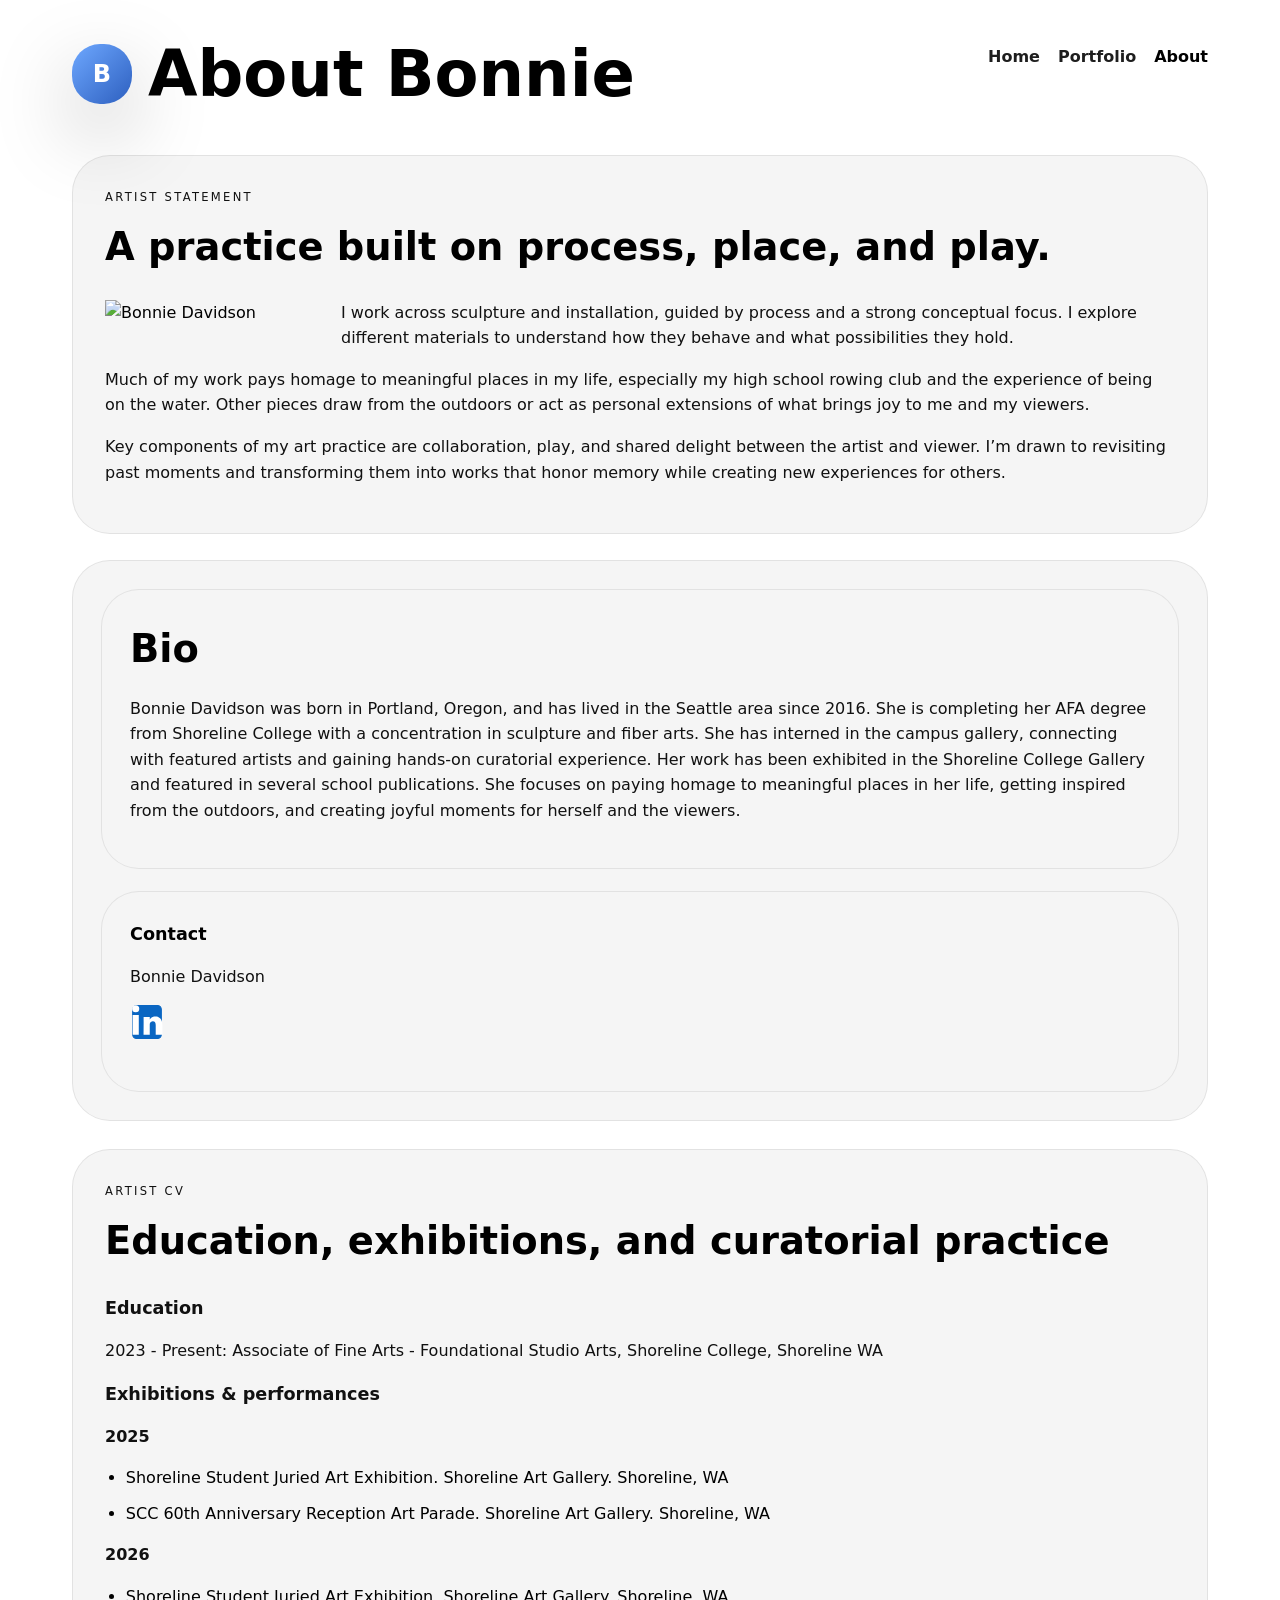
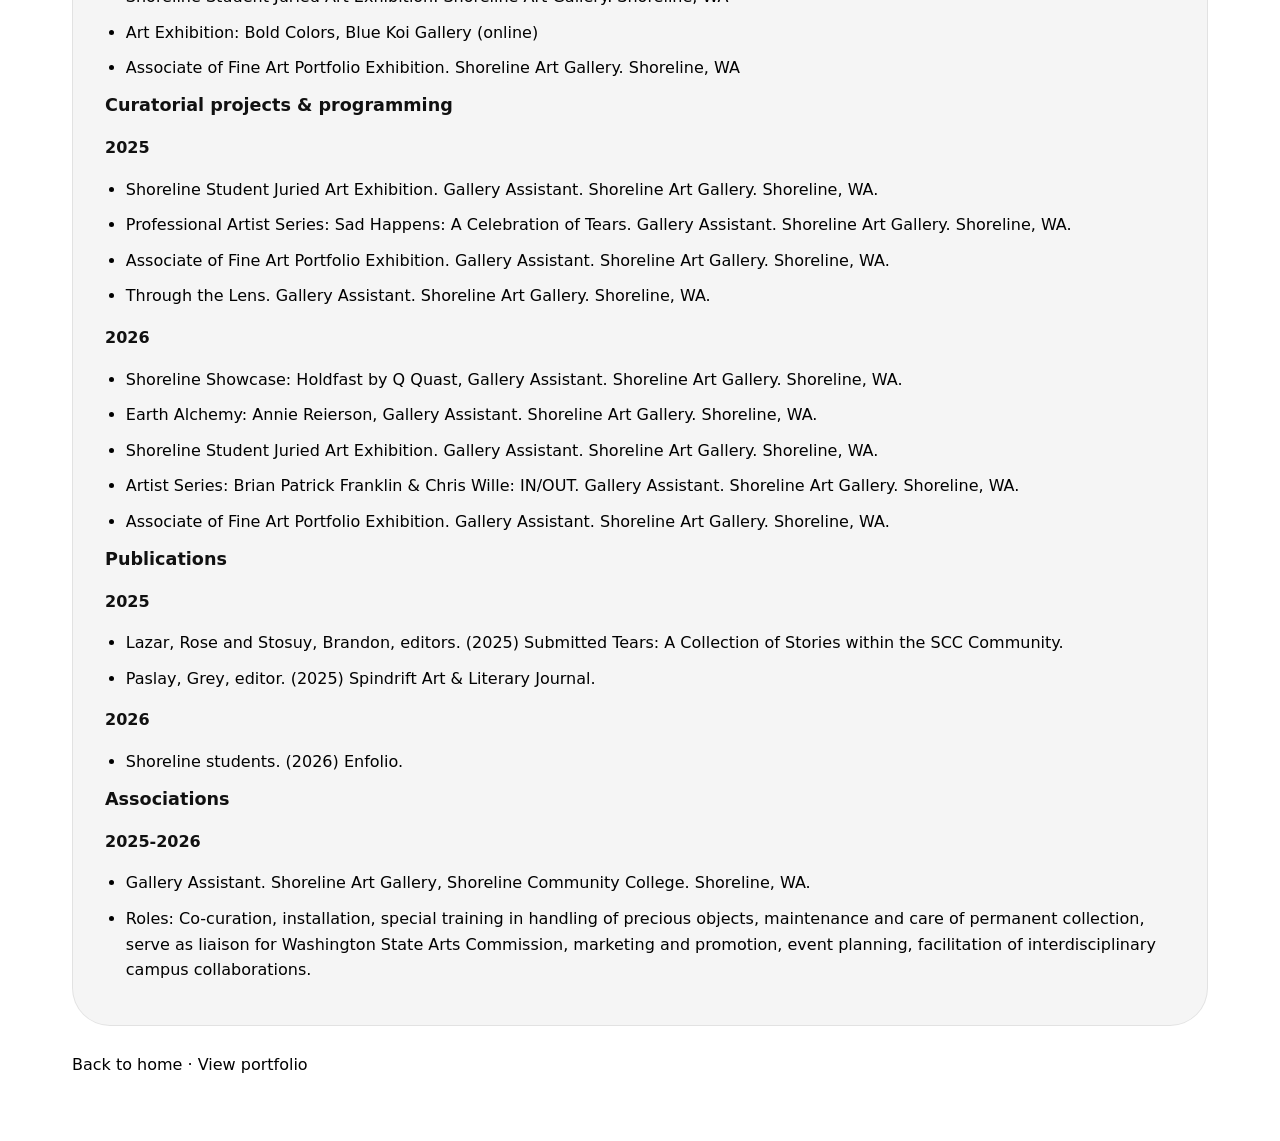
==== about.html @ 442eb69e "lets see" ====
<!DOCTYPE html>
<html lang="en">
<head>
  <meta charset="UTF-8" />
  <meta name="viewport" content="width=device-width, initial-scale=1.0" />
  <title>About | Bonnie Davidson</title>
  <link rel="stylesheet" href="styles.css" />
</head>
<body class="page-about">
  <img src="https://bonnielovett.github.io/Portfolio/concentration/IMG_3544.png" style="position:fixed;top:0;left:0;width:100%;height:100%;opacity:0.3;z-index:-2;object-fit:cover">
  <div style="position:fixed;top:0;left:0;width:100%;height:100%;background:#80000000;z-index:-1"></div>
  <div class="page-shell">
    <header class="site-header">
      <div class="brand">
        <div class="brand-mark">B</div>
        <div>
          <h1>About Bonnie</h1>
        </div>
      </div>
      <nav class="site-nav" aria-label="Primary navigation">
        <a class="nav-link" href="index.html">Home</a>
        <a class="nav-link" href="portfolio.html">Portfolio</a>
        <a class="nav-link active" href="about.html">About</a>
      </nav>
    </header>

    <main>
      <section class="section-light">
        <div class="section-head">
          <p class="eyebrow">Artist statement</p>
          <h2>A practice built on process, place, and play.</h2>
        </div>
        <div class="text-block">
          <img src="Davidson,Bonnie.jpg" alt="Bonnie Davidson" width="220"/>
          <p>I work across sculpture and installation, guided by process and a strong conceptual focus. I explore different materials to understand how they behave and what possibilities they hold.</p>
          <p>Much of my work pays homage to meaningful places in my life, especially my high school rowing club and the experience of being on the water. Other pieces draw from the outdoors or act as personal extensions of what brings joy to me and my viewers.</p>
          <p>Key components of my art practice are collaboration, play, and shared delight between the artist and viewer. I’m drawn to revisiting past moments and transforming them into works that honor memory while creating new experiences for others.</p>
        </div>
      </section>

      <section class="bio-panel">
        <div class="profile-panel">
          <h2>Bio</h2>
          <p>Bonnie Davidson was born in Portland, Oregon, and has lived in the Seattle area since 2016. She is
          completing her AFA degree from Shoreline College with a concentration in sculpture and fiber arts. She has
          interned in the campus gallery, connecting with featured artists and gaining hands‑on curatorial experience.
          Her work has been exhibited in the Shoreline College Gallery and featured in several school publications. She
          focuses on paying homage to meaningful places in her life, getting inspired from the outdoors, and creating
          joyful moments for herself and the viewers. </p>
       
        </div>
        <div class="contact-card">
          <h3>Contact</h3>
          <p>Bonnie Davidson</p> 
          <p> 
            <a href="https://www.linkedin.com/in/bonnie-davidson-b606b3222/" target="_blank" rel="noopener noreferrer" aria-label="Visit Bonnie Davidson on LinkedIn">
              <svg xmlns="http://www.w3.org/2000/svg" width="34" height="34" viewBox="0 0 448 512" role="img" aria-label="LinkedIn" style="width: 34px; min-width: 34px; height: 34px; min-height: 34px;">
                <rect x="8" y="8" width="432" height="496" rx="60" fill="#0A66C2" stroke="#0A66C2" stroke-width="16" />
                <path fill="#FFFFFF" d="M100.28 448H7.4V148.9h92.88zm-46.44-338a53.79 53.79 0 1 1 53.79-53.79 53.79 53.79 0 0 1-53.79 53.79zM447.9 448h-92.68V302.4c0-34.7-12.34-58.4-43.22-58.4-23.56 0-37.6 15.8-43.72 31.1-2.26 5.5-2.8 13.2-2.8 20.9V448h-92.74s1.24-241.5 0-266.1h92.74v37.7c12.3-19 34.35-46.1 83.51-46.1 60.96 0 106.68 39.8 106.68 125.4V448z"/>
              </svg>
            </a>
          </p>
        </div>
      </section>

      <section class="section-light resume-section">
        <div class="section-head">
          <p class="eyebrow">Artist CV</p>
          <h2>Education, exhibitions, and curatorial practice</h2>
        </div>
        <div class="detail-block">
          <h3>Education</h3>
          <p>2023 - Present: Associate of Fine Arts - Foundational Studio Arts, Shoreline College, Shoreline WA</p>

          <h3>Exhibitions & performances</h3>
          <p><strong>2025</strong></p>
          <ul>
            <li>Shoreline Student Juried Art Exhibition. Shoreline Art Gallery. Shoreline, WA</li>
            <li>SCC 60th Anniversary Reception Art Parade. Shoreline Art Gallery. Shoreline, WA</li>
          </ul>
          <p><strong>2026</strong></p>
          <ul>
            <li>Shoreline Student Juried Art Exhibition. Shoreline Art Gallery. Shoreline, WA</li>
            <li>Art Exhibition: Bold Colors, Blue Koi Gallery (online)</li>
            <li>Associate of Fine Art Portfolio Exhibition. Shoreline Art Gallery. Shoreline, WA</li>
          </ul>

          <h3>Curatorial projects & programming</h3>
          <p><strong>2025</strong></p>
          <ul>
            <li>Shoreline Student Juried Art Exhibition. Gallery Assistant. Shoreline Art Gallery. Shoreline, WA.</li>
            <li>Professional Artist Series: Sad Happens: A Celebration of Tears. Gallery Assistant. Shoreline Art Gallery. Shoreline, WA.</li>
            <li>Associate of Fine Art Portfolio Exhibition. Gallery Assistant. Shoreline Art Gallery. Shoreline, WA.</li>
            <li>Through the Lens. Gallery Assistant. Shoreline Art Gallery. Shoreline, WA.</li>
          </ul>
          <p><strong>2026</strong></p>
          <ul>
            <li>Shoreline Showcase: Holdfast by Q Quast, Gallery Assistant. Shoreline Art Gallery. Shoreline, WA.</li>
            <li>Earth Alchemy: Annie Reierson, Gallery Assistant. Shoreline Art Gallery. Shoreline, WA.</li>
            <li>Shoreline Student Juried Art Exhibition. Gallery Assistant. Shoreline Art Gallery. Shoreline, WA.</li>
            <li>Artist Series: Brian Patrick Franklin & Chris Wille: IN/OUT. Gallery Assistant. Shoreline Art Gallery. Shoreline, WA.</li>
            <li>Associate of Fine Art Portfolio Exhibition. Gallery Assistant. Shoreline Art Gallery. Shoreline, WA.</li>
          </ul>

          <h3>Publications</h3>
          <p><strong>2025</strong></p>
          <ul>
            <li>Lazar, Rose and Stosuy, Brandon, editors. (2025) Submitted Tears: A Collection of Stories within the SCC Community.   </li>
            <li>Paslay, Grey, editor. (2025) Spindrift Art & Literary Journal.</li>
          </ul>
          <p><strong>2026</strong></p>
          <ul>
            <li>Shoreline students. (2026) Enfolio.  </li>
          </ul>
          <h3>Associations</h3>
          <p><strong>2025-2026</strong></p>
          <ul>
            <li>Gallery Assistant. Shoreline Art Gallery, Shoreline Community College. 
              Shoreline, WA. </li>
              <li>
              Roles: Co-curation, installation, special training in 
              handling of precious objects, maintenance and care of permanent 
          collection, serve as liaison for Washington State Arts Commission, 
          marketing and promotion, event planning, facilitation of 
          interdisciplinary campus collaborations.</li>
          </ul>
        </div>
      </section>
    </main>

    <footer class="site-footer">
      <p><a href="index.html">Back to home</a> · <a href="portfolio.html">View portfolio</a></p>
    </footer>
  </div>
</body>
</html>
---- styles.css ----
:root {
  color-scheme: dark;
  font-family: 'Poppins', system-ui, -apple-system, BlinkMacSystemFont, 'Segoe UI', sans-serif;
  font-size: 16px;
  line-height: 1.6;
  background: #1a2e60;
  color: #f5f5ff;
  --bg: #1a2e60;
  --surface: rgba(255, 255, 255, 0.08);
  --surface-strong: rgba(255, 255, 255, 0.14);
  --accent: #6ea8ff;
  --accent-strong: #d9e7ff;
  --muted: #abb2d1;
  --border: rgba(255, 255, 255, 0.12);
  --shadow: 0 28px 80px rgba(0, 0, 0, 0.25);
}

* {
  box-sizing: border-box;
}

html, body {
  margin: 0;
  min-height: 100%;
  background: #1a2e60;
}

body {
  color: #f5f5ff;
}

a {
  color: inherit;
  text-decoration: none;
}

a:hover {
  color: var(--accent-strong);
}

/* Portfolio and About page overrides */
body.page-portfolio,
body.page-about {
  background: #ffffff;
  color: #000000;
}

body.page-portfolio h1,
body.page-portfolio h2,
body.page-portfolio h3,
body.page-about h1,
body.page-about h2,
body.page-about h3 {
  color: #000000;
}

body.page-portfolio .site-header .nav-link,
body.page-about .site-header .nav-link {
  color: #000000;
}

body.page-portfolio .site-header .nav-link.active,
body.page-about .site-header .nav-link.active,
body.page-portfolio .site-header .nav-link:hover,
body.page-about .site-header .nav-link:hover {
  color: #000000;
}

body.page-home .site-header .nav-link.active {
  color: #ffffff;
}

body.page-home .hero-copy h1,
body.page-home .hero-copy .eyebrow,
body.page-home .hero-copy p {
  color: #ffffff;
}

body.page-about .eyebrow,
body.page-about .text-block p,
body.page-about .bio-panel p,
body.page-about .contact-card p,
body.page-about .resume-section p,
body.page-about .detail-block h3,
body.page-about .detail-block p {
  color: #111111;
}

body.page-about .section-light,
body.page-about .bio-panel,
body.page-about .profile-panel,
body.page-about .contact-card,
body.page-about .resume-section {
  background: #f5f5f5;
  border-color: rgba(0, 0, 0, 0.08);
}

img {
  max-width: 100%;
  display: block;
}

.page-shell {
  max-width: 1180px;
  margin: 0 auto;
  padding: 24px 22px 48px;
}

.site-header {
  display: flex;
  flex-wrap: nowrap;
  align-items: flex-start;
  justify-content: space-between;
  gap: 18px;
  padding: 20px 0 24px;
}

.brand {
  display: flex;
  align-items: center;
  gap: 16px;
}

.brand-mark {
  width: 60px;
  height: 60px;
  min-width: 60px;
  min-height: 60px;
  flex-shrink: 0;
  border-radius: 28px;
  display: grid;
  place-items: center;
  background: linear-gradient(135deg, #6ea8ff 0%, #2d5fbf 100%);
  color: white;
  font-size: 1.5rem;
  font-weight: 800;
  box-shadow: var(--shadow);
}

.eyebrow {
  text-transform: uppercase;
  letter-spacing: 0.2em;
  font-size: 0.72rem;
  color: var(--muted);
  margin: 0 0 10px;
}

h1, h2, h3 {
  margin: 0;
  color: #fbfbff;
}

h1 {
  font-size: clamp(2.8rem, 5vw, 4.6rem);
  
  line-height: 0.95;
  
}

h2 {
  font-size: clamp(1.8rem, 3vw, 3rem);
  
}

h3 {
  font-size: clamp(1.1rem, 1.15vw, 1.35rem);
}

.site-nav {
  display: flex;
  flex-wrap: nowrap;
  gap: 18px;
  align-items: flex-start;
  white-space: nowrap;
}

.nav-link {
  color: #c7d1ff;
  font-weight: 700;
  opacity: 0.88;
}

.nav-link.active,
.nav-link:hover {
  opacity: 1;
  color: #ffffff;
}

.hero {
  display: grid;
  grid-template-columns: 1.1fr 0.9fr;
  gap: 28px;
  align-items: start;
  padding: 40px 0 36px;
}

.hero-copy p,
.text-block p,
.detail-copy p,
.detail-metadata p,
.info-block p,
.resume-section p,
.bio-panel p {
  color: #d7dbff;
}

.text-block img {
  float: left;
  margin-right: 1rem;
  margin-bottom: 0.5rem;
}

.text-block::after {
  content: "";
  display: table;
  clear: both;
}

.hero-text {
  max-width: 40rem;
  margin: 18px 0 24px;
  font-size: 1.1rem;
}

.hero-actions {
  display: flex;
  flex-wrap: wrap;
  gap: 14px;
}

.button {
  display: inline-flex;
  align-items: center;
  justify-content: center;
  min-height: 50px;
  padding: 0 26px;
  border-radius: 999px;
  font-weight: 700;
  transition: transform 0.2s ease, box-shadow 0.2s ease, background 0.2s ease;
}

.button:hover {
  transform: translateY(-2px);
}

.button-primary {
  background: linear-gradient(135deg, #74a2ff 0%, #4f6ee8 100%);
  color: white;
  box-shadow: 0 14px 35px rgba(40, 70, 180, 0.35);
}

.button-secondary {
  background: rgba(255, 255, 255, 0.08);
  border: 1px solid rgba(255, 255, 255, 0.16);
  color: #ebedff;
}

.hero-waves {
  display: grid;
  gap: 20px;
}

.hero-card {
  border-radius: 36px;
  padding: 22px 24px;
  background: rgba(255, 255, 255, 0.06);
  border: 1px solid rgba(255, 255, 255, 0.1);
  box-shadow: inset 0 0 0 1px rgba(255,255,255,0.04);
  backdrop-filter: blur(8px);
}

.hero-card-strong {
  background: rgba(255, 255, 255, 0.12);
}

.banner-title {
  margin: 0 0 10px;
  font-size: 1.1rem;
  font-weight: 800;
}

.section-light,
.category-section,
.detail-frame,
.bio-panel,
.profile-panel,
.contact-card,
.resume-section {
  background: rgba(255, 255, 255, 0.08);
  border: 1px solid rgba(255, 255, 255, 0.12);
  border-radius: 38px;
}

.section-light {
  padding: 32px;
  margin: 26px 0;
}

.spotlight {
  padding: 34px;
}

.section-head {
  max-width: 66rem;
  margin-bottom: 22px;
}

.category-section {
  margin: 32px 0;
  padding: 0;
  border: 1px solid rgba(0, 0, 0, 0.08);
  border-radius: 38px;
  background: rgba(250, 251, 255, 0.75);
  overflow: hidden;
}

.section-banner {
  display: grid;
  gap: 10px;
  padding: 28px 30px;
  margin-bottom: 24px;
  border-radius: 44px;
  background: linear-gradient(135deg, rgba(92, 121, 233, 0.95), rgba(41, 52, 120, 0.95));
  box-shadow: 0 20px 50px rgba(1, 11, 45, 0.24);
}

.banner-drawings { }
.banner-foundation { }
.banner-concentration { }

.section-banner h2 {
  color: white;
  font-size: clamp(2rem, 4vw, 2.8rem);
  margin: 0;
}

.section-banner p {
  margin: 0;
  color: #d7dbff;
  font-size: 1.05rem;
}

.gallery-grid {
  display: grid;
  grid-template-columns: repeat(auto-fit, minmax(240px, 1fr));
  gap: 22px;
  padding: 0 12px 28px;
}

.gallery-item {
  display: block;
  border-radius: 30px;
  overflow: hidden;
  background: rgba(255,255,255,0.06);
  box-shadow: 0 20px 40px rgba(0, 0, 0, 0.3);
  transition: transform 0.24s ease, border-color 0.24s ease;
}

.gallery-item:hover {
  transform: translateY(-4px);
  border-color: rgba(110, 168, 255, 0.4);
}

.gallery-item img {
  width: 100%;
  aspect-ratio: 4 / 3;
  object-fit: cover;
}

.gallery-item figcaption {
  padding: 16px 18px 22px;
}

.image-title {
  display: block;
  color: #f9fbff;
  font-size: 1rem;
  line-height: 1.4;
}

.image-title em {
  font-style: italic;
}

.image-title strong {
  font-weight: 800;
}

.bio-panel,
.profile-panel,
.contact-card,
.resume-section {
  padding: 28px;
}

.bio-panel {
  display: grid;
  gap: 22px;
  margin-bottom: 28px;
}

.profile-panel,
.contact-card {
  background: rgba(255, 255, 255, 0.06);
}

.contact-card {
  border: 1px solid rgba(255,255,255,0.14);
}

.resume-section {
  padding: 32px;
}

.resume-section ul {
  padding-left: 1.3rem;
  margin: 12px 0 0;
}

.resume-section li {
  margin-bottom: 10px;
}

.detail-frame {
  display: grid;
  grid-template-columns: 1.2fr 0.9fr;
  gap: 32px;
  padding: 32px;
  margin: 32px 0;
}

.detail-image {
  position: relative;
  border-radius: 32px;
  overflow: hidden;
  background: rgba(255, 255, 255, 0.08);
  align-self: start;
}

.detail-image img {
  width: 100%;
  height: 100%;
  object-fit: contain;
  min-height: 420px;
}

.detail-info {
  display: grid;
  gap: 18px;
  align-self: start;
  position: sticky;
  top: 20px;
}

.detail-copy {
  background: rgba(255, 255, 255, 0.06);
  border: 1px solid rgba(255,255,255,0.14);
  border-radius: 32px;
  padding: 28px;
}

.detail-copy h1 {
  font-size: clamp(2rem, 3vw, 3rem);
}

.detail-meta {
  color: #d7dbff;
  margin: 10px 0 22px;
}

.detail-metadata p {
  margin: 0 0 14px;
  line-height: 1.65;
}

.detail-metadata p strong {
  color: #ffffff;
}

.detail-actions {
  display: flex;
  align-items: center;
  justify-content: space-between;
  gap: 18px;
}

.detail-actions a,
.close-button {
  display: inline-flex;
  align-items: center;
  justify-content: center;
  min-height: 48px;
  padding: 0 22px;
  border-radius: 999px;
  border: 1px solid rgba(255,255,255,0.18);
  background: rgba(255,255,255,0.05);
  color: #f7f8ff;
  font-weight: 700;
}

.detail-actions a:hover,
.close-button:hover {
  background: rgba(255,255,255,0.12);
}

.close-button {
  width: 54px;
  height: 54px;
  justify-content: center;
  font-size: 1.35rem;
}

@media (max-width: 960px) {
  .hero,
  .detail-frame {
    grid-template-columns: 1fr;
  }

  .detail-image img {
    min-height: 320px;
  }

  .detail-info {
    position: static;
    top: auto;
  }
}

@media (max-width: 680px) {
  .page-shell {
    padding: 18px 16px 32px;
  }

  .site-nav {
    width: 100%;
    justify-content: flex-start;
  }

  .gallery-grid {
    grid-template-columns: 1fr;
  }

  .section-banner {
    padding: 22px 18px;
  }

  .detail-actions {
    flex-direction: column;
    align-items: stretch;
  }
}
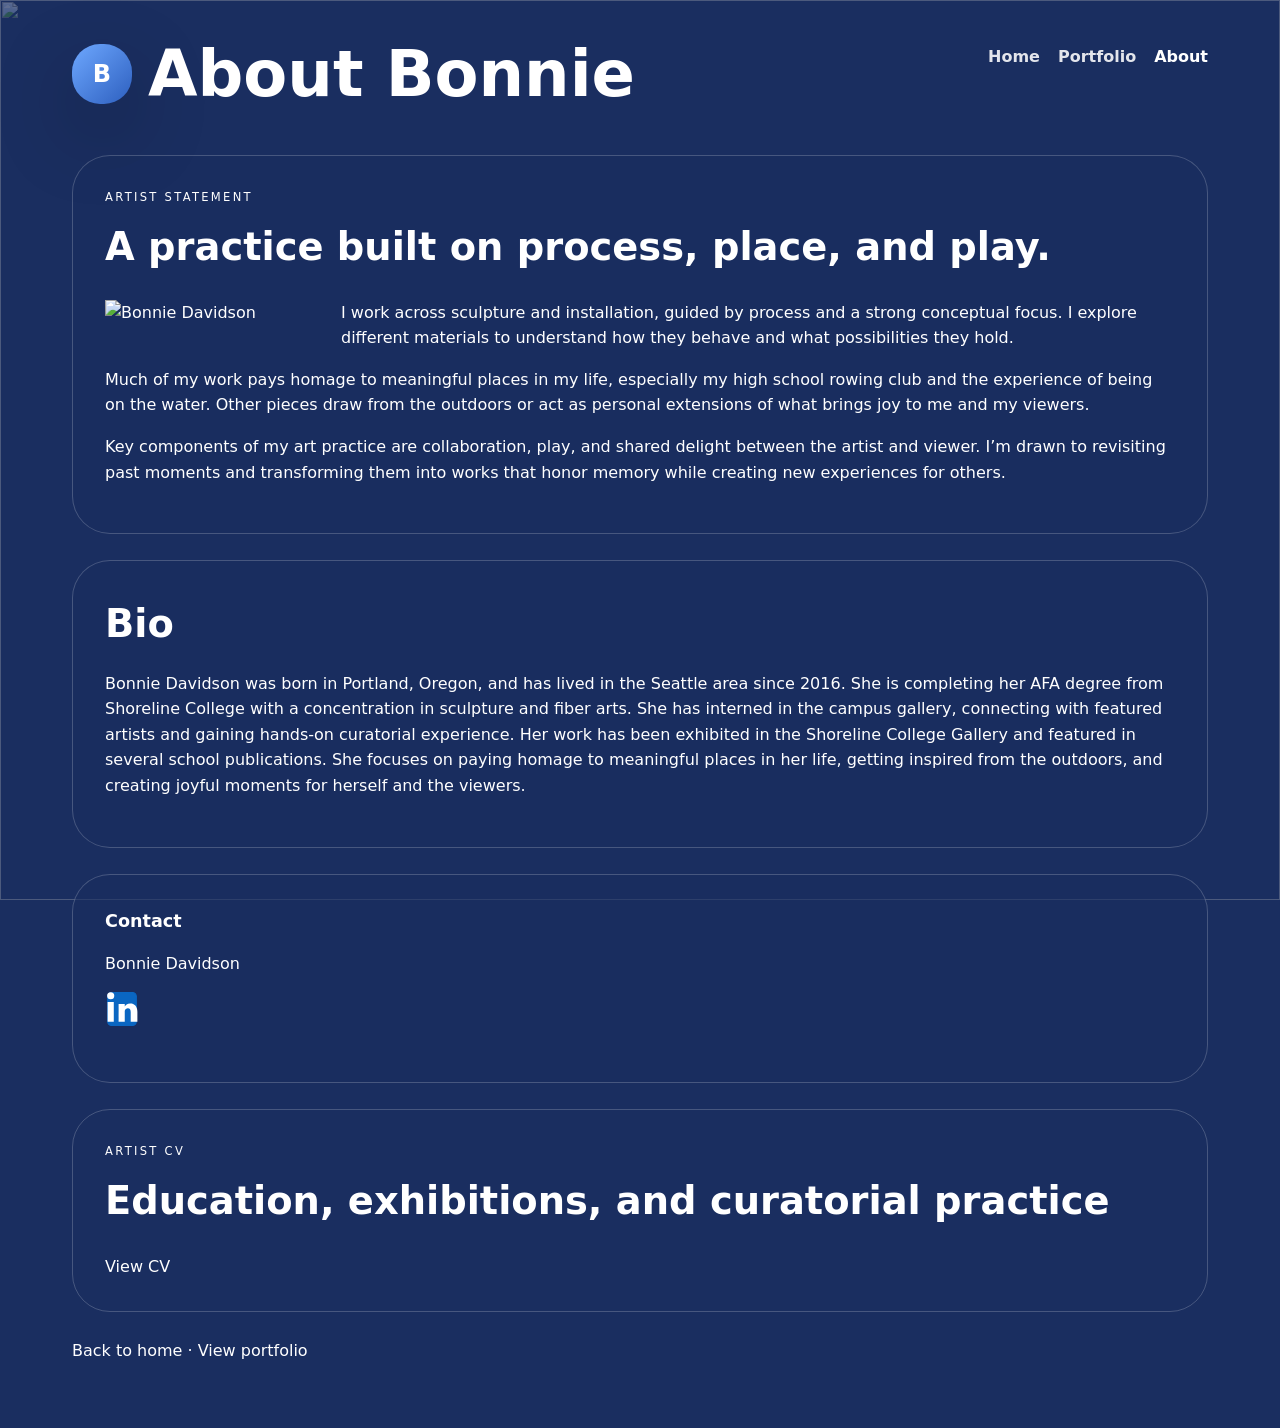
==== commit 942cb008: "banner and cv" ====
--- a/about.html
+++ b/about.html
@@ -38,8 +38,8 @@
         </div>
       </section>
 
-      <section class="bio-panel">
-        <div class="profile-panel">
+      <section class="section-light">
+        <div>
           <h2>Bio</h2>
           <p>Bonnie Davidson was born in Portland, Oregon, and has lived in the Seattle area since 2016. She is
           completing her AFA degree from Shoreline College with a concentration in sculpture and fiber arts. She has
@@ -49,7 +49,9 @@
           joyful moments for herself and the viewers. </p>
        
         </div>
-        <div class="contact-card">
+        </section>
+        <section class="section-light">
+        <div>
           <h3>Contact</h3>
           <p>Bonnie Davidson</p> 
           <p> 
@@ -69,61 +71,7 @@
           <h2>Education, exhibitions, and curatorial practice</h2>
         </div>
         <div class="detail-block">
-          <h3>Education</h3>
-          <p>2023 - Present: Associate of Fine Arts - Foundational Studio Arts, Shoreline College, Shoreline WA</p>
-
-          <h3>Exhibitions & performances</h3>
-          <p><strong>2025</strong></p>
-          <ul>
-            <li>Shoreline Student Juried Art Exhibition. Shoreline Art Gallery. Shoreline, WA</li>
-            <li>SCC 60th Anniversary Reception Art Parade. Shoreline Art Gallery. Shoreline, WA</li>
-          </ul>
-          <p><strong>2026</strong></p>
-          <ul>
-            <li>Shoreline Student Juried Art Exhibition. Shoreline Art Gallery. Shoreline, WA</li>
-            <li>Art Exhibition: Bold Colors, Blue Koi Gallery (online)</li>
-            <li>Associate of Fine Art Portfolio Exhibition. Shoreline Art Gallery. Shoreline, WA</li>
-          </ul>
-
-          <h3>Curatorial projects & programming</h3>
-          <p><strong>2025</strong></p>
-          <ul>
-            <li>Shoreline Student Juried Art Exhibition. Gallery Assistant. Shoreline Art Gallery. Shoreline, WA.</li>
-            <li>Professional Artist Series: Sad Happens: A Celebration of Tears. Gallery Assistant. Shoreline Art Gallery. Shoreline, WA.</li>
-            <li>Associate of Fine Art Portfolio Exhibition. Gallery Assistant. Shoreline Art Gallery. Shoreline, WA.</li>
-            <li>Through the Lens. Gallery Assistant. Shoreline Art Gallery. Shoreline, WA.</li>
-          </ul>
-          <p><strong>2026</strong></p>
-          <ul>
-            <li>Shoreline Showcase: Holdfast by Q Quast, Gallery Assistant. Shoreline Art Gallery. Shoreline, WA.</li>
-            <li>Earth Alchemy: Annie Reierson, Gallery Assistant. Shoreline Art Gallery. Shoreline, WA.</li>
-            <li>Shoreline Student Juried Art Exhibition. Gallery Assistant. Shoreline Art Gallery. Shoreline, WA.</li>
-            <li>Artist Series: Brian Patrick Franklin & Chris Wille: IN/OUT. Gallery Assistant. Shoreline Art Gallery. Shoreline, WA.</li>
-            <li>Associate of Fine Art Portfolio Exhibition. Gallery Assistant. Shoreline Art Gallery. Shoreline, WA.</li>
-          </ul>
-
-          <h3>Publications</h3>
-          <p><strong>2025</strong></p>
-          <ul>
-            <li>Lazar, Rose and Stosuy, Brandon, editors. (2025) Submitted Tears: A Collection of Stories within the SCC Community.   </li>
-            <li>Paslay, Grey, editor. (2025) Spindrift Art & Literary Journal.</li>
-          </ul>
-          <p><strong>2026</strong></p>
-          <ul>
-            <li>Shoreline students. (2026) Enfolio.  </li>
-          </ul>
-          <h3>Associations</h3>
-          <p><strong>2025-2026</strong></p>
-          <ul>
-            <li>Gallery Assistant. Shoreline Art Gallery, Shoreline Community College. 
-              Shoreline, WA. </li>
-              <li>
-              Roles: Co-curation, installation, special training in 
-              handling of precious objects, maintenance and care of permanent 
-          collection, serve as liaison for Washington State Arts Commission, 
-          marketing and promotion, event planning, facilitation of 
-          interdisciplinary campus collaborations.</li>
-          </ul>
+          <a href="Artist CV - Bonnie.pdf" target="_blank" rel="noopener noreferrer">View CV</a>
         </div>
       </section>
     </main>
--- a/styles.css
+++ b/styles.css
@@ -41,8 +41,8 @@
 /* Portfolio and About page overrides */
 body.page-portfolio,
 body.page-about {
-  background: #ffffff;
-  color: #000000;
+  background: transparent;
+  color: #ffffff;
 }
 
 body.page-portfolio h1,
@@ -51,23 +51,26 @@
 body.page-about h1,
 body.page-about h2,
 body.page-about h3 {
-  color: #000000;
+  color: #ffffff;
 }
 
 body.page-portfolio .site-header .nav-link,
 body.page-about .site-header .nav-link {
-  color: #000000;
+  color: #ffffff;
 }
 
 body.page-portfolio .site-header .nav-link.active,
 body.page-about .site-header .nav-link.active,
 body.page-portfolio .site-header .nav-link:hover,
 body.page-about .site-header .nav-link:hover {
-  color: #000000;
+  color: #ffffff;
 }
 
 body.page-home .site-header .nav-link.active {
   color: #ffffff;
+}
+body.page-home {
+  background: transparent;
 }
 
 body.page-home .hero-copy h1,
@@ -83,16 +86,16 @@
 body.page-about .resume-section p,
 body.page-about .detail-block h3,
 body.page-about .detail-block p {
-  color: #111111;
-}
-
-body.page-about .section-light,
+  color: #ffffff;
+}
+
+
 body.page-about .bio-panel,
 body.page-about .profile-panel,
 body.page-about .contact-card,
 body.page-about .resume-section {
-  background: #f5f5f5;
-  border-color: rgba(0, 0, 0, 0.08);
+  background: transparent;
+  border-color: rgba(255, 255, 255, 0.2);
 }
 
 img {
@@ -104,6 +107,8 @@
   max-width: 1180px;
   margin: 0 auto;
   padding: 24px 22px 48px;
+  position: relative;
+  z-index: 1;
 }
 
 .site-header {
@@ -294,6 +299,8 @@
 .section-light {
   padding: 32px;
   margin: 26px 0;
+  background:rgba(26, 46, 96, 0.6);
+  border-color: rgba(255, 255, 255, 0.2)
 }
 
 .spotlight {
@@ -308,9 +315,9 @@
 .category-section {
   margin: 32px 0;
   padding: 0;
-  border: 1px solid rgba(0, 0, 0, 0.08);
+  border: 1px solid rgba(255, 255, 255, 0.2);
   border-radius: 38px;
-  background: rgba(250, 251, 255, 0.75);
+  background: rgba(26, 46, 96, 0.4);
   overflow: hidden;
 }
 
@@ -324,10 +331,6 @@
   box-shadow: 0 20px 50px rgba(1, 11, 45, 0.24);
 }
 
-.banner-drawings { }
-.banner-foundation { }
-.banner-concentration { }
-
 .section-banner h2 {
   color: white;
   font-size: clamp(2rem, 4vw, 2.8rem);
@@ -342,7 +345,7 @@
 
 .gallery-grid {
   display: grid;
-  grid-template-columns: repeat(auto-fit, minmax(240px, 1fr));
+  grid-template-columns: repeat(auto-fit, minmax(290px, 1fr));
   gap: 22px;
   padding: 0 12px 28px;
 }
@@ -351,9 +354,10 @@
   display: block;
   border-radius: 30px;
   overflow: hidden;
-  background: rgba(255,255,255,0.06);
-  box-shadow: 0 20px 40px rgba(0, 0, 0, 0.3);
+  background: rgba(255, 255, 255, 0.1);
+  box-shadow: 0 20px 40px rgba(0, 0, 0, 0.5);
   transition: transform 0.24s ease, border-color 0.24s ease;
+  min-width: 290px;
 }
 
 .gallery-item:hover {
@@ -369,11 +373,12 @@
 
 .gallery-item figcaption {
   padding: 16px 18px 22px;
+  background: white;
 }
 
 .image-title {
   display: block;
-  color: #f9fbff;
+  color: black;
   font-size: 1rem;
   line-height: 1.4;
 }
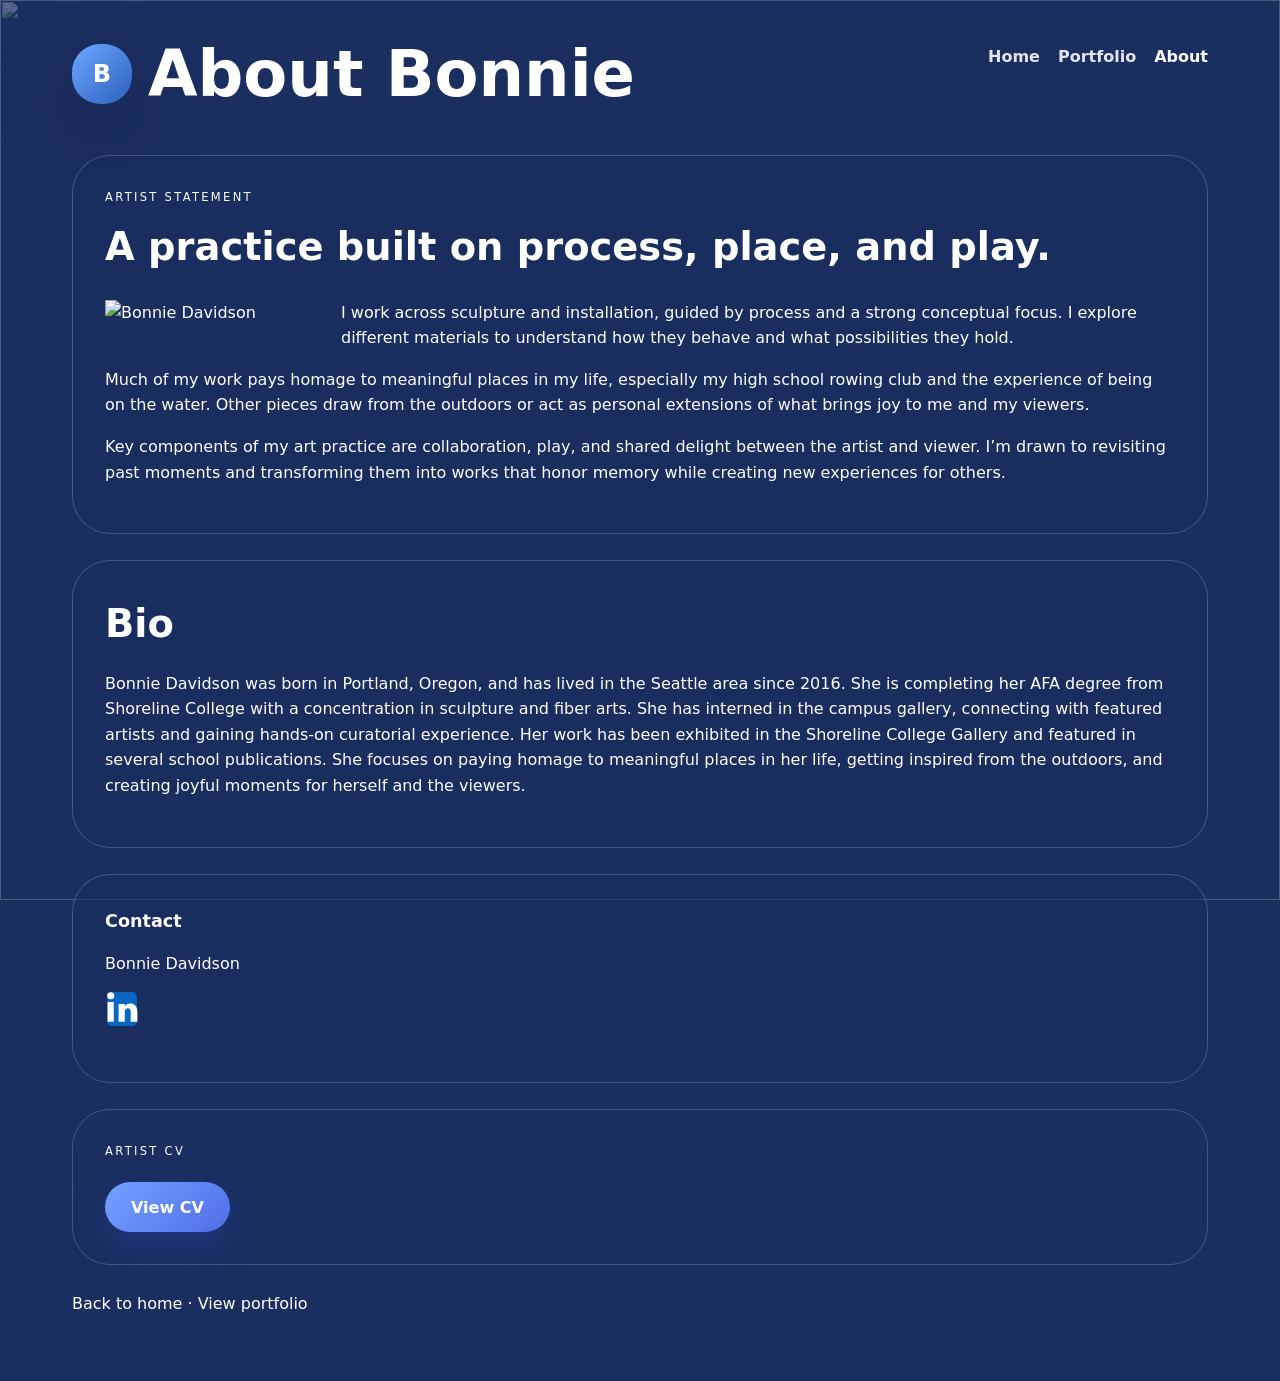
==== commit 87a4507c: "new images" ====
--- a/about.html
+++ b/about.html
@@ -68,10 +68,9 @@
       <section class="section-light resume-section">
         <div class="section-head">
           <p class="eyebrow">Artist CV</p>
-          <h2>Education, exhibitions, and curatorial practice</h2>
         </div>
         <div class="detail-block">
-          <a href="Artist CV - Bonnie.pdf" target="_blank" rel="noopener noreferrer">View CV</a>
+          <a class="button button-primary" href="Artist CV-bonnie.pdf">View CV</a>
         </div>
       </section>
     </main>
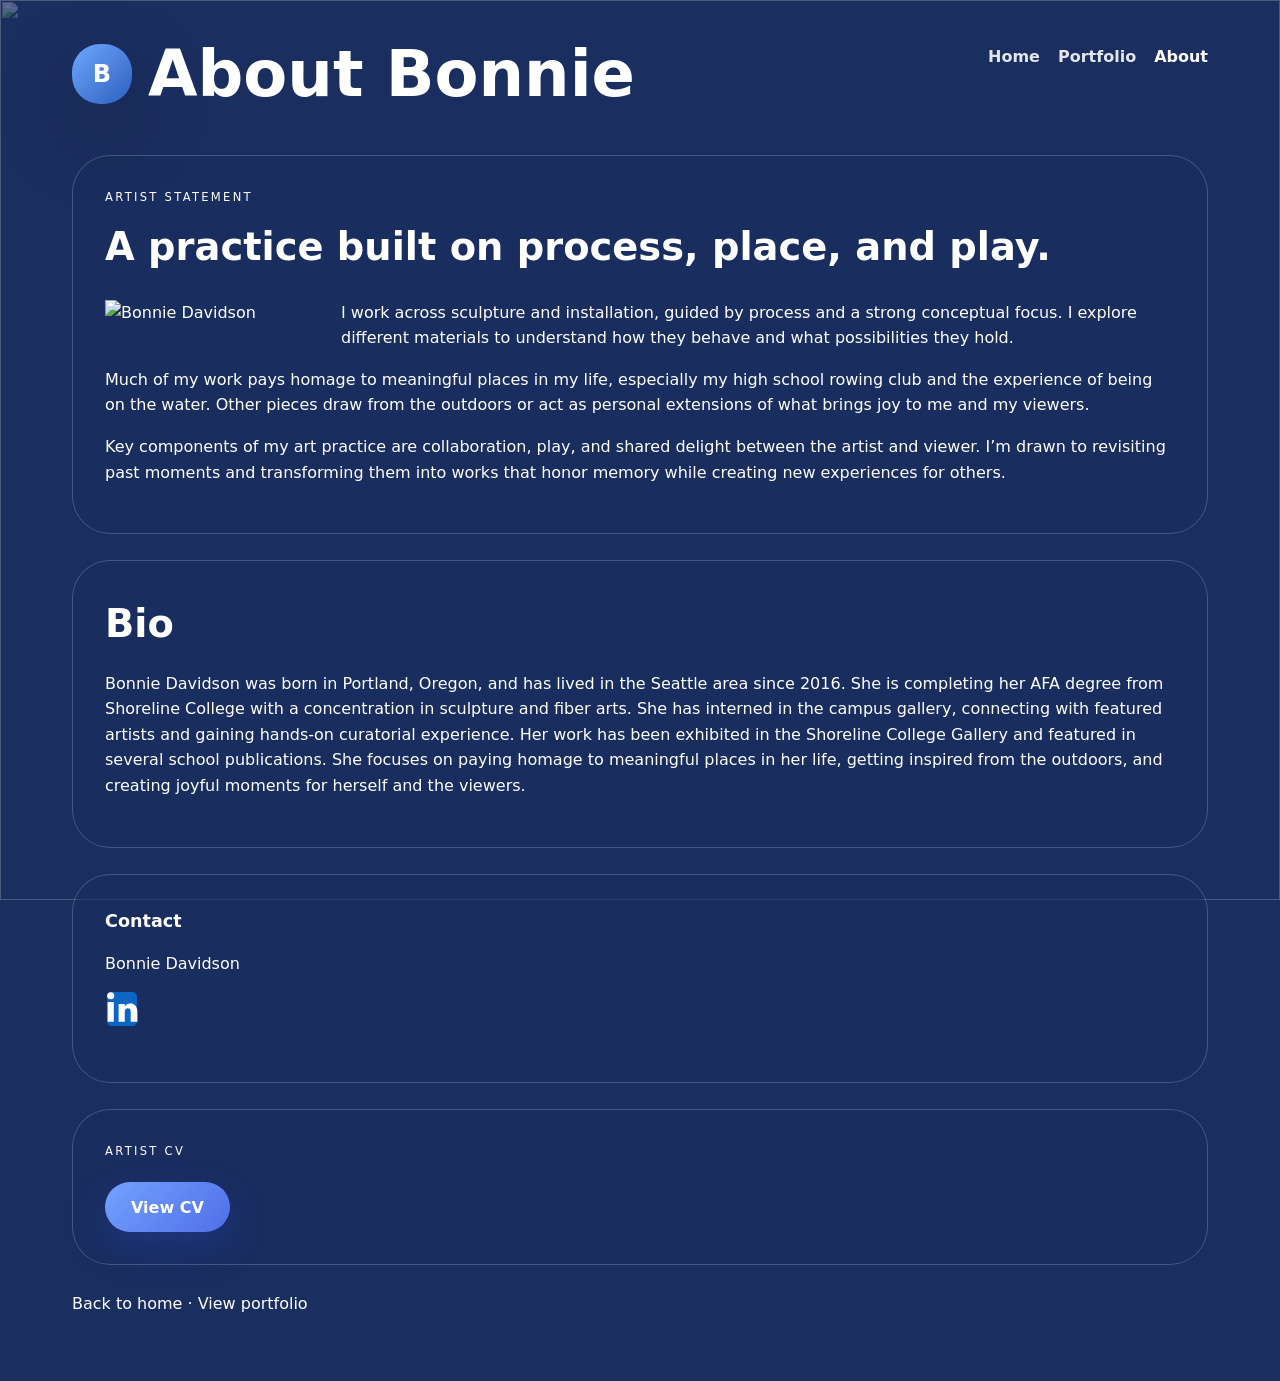
==== commit 8b3e4011: "update data.js and remove stale images and fix file names." ====
--- a/about.html
+++ b/about.html
@@ -1,13 +1,16 @@
 <!DOCTYPE html>
 <html lang="en">
+
 <head>
   <meta charset="UTF-8" />
   <meta name="viewport" content="width=device-width, initial-scale=1.0" />
   <title>About | Bonnie Davidson</title>
   <link rel="stylesheet" href="styles.css" />
 </head>
+
 <body class="page-about">
-  <img src="https://bonnielovett.github.io/Portfolio/concentration/IMG_3544.png" style="position:fixed;top:0;left:0;width:100%;height:100%;opacity:0.3;z-index:-2;object-fit:cover">
+  <img src="https://bonnielovett.github.io/Portfolio/concentration/IMG_3544.png"
+    style="position:fixed;top:0;left:0;width:100%;height:100%;opacity:0.3;z-index:-2;object-fit:cover">
   <div style="position:fixed;top:0;left:0;width:100%;height:100%;background:#80000000;z-index:-1"></div>
   <div class="page-shell">
     <header class="site-header">
@@ -31,10 +34,15 @@
           <h2>A practice built on process, place, and play.</h2>
         </div>
         <div class="text-block">
-          <img src="Davidson,Bonnie.jpg" alt="Bonnie Davidson" width="220"/>
-          <p>I work across sculpture and installation, guided by process and a strong conceptual focus. I explore different materials to understand how they behave and what possibilities they hold.</p>
-          <p>Much of my work pays homage to meaningful places in my life, especially my high school rowing club and the experience of being on the water. Other pieces draw from the outdoors or act as personal extensions of what brings joy to me and my viewers.</p>
-          <p>Key components of my art practice are collaboration, play, and shared delight between the artist and viewer. I’m drawn to revisiting past moments and transforming them into works that honor memory while creating new experiences for others.</p>
+          <img src="Davidson,Bonnie.jpg" alt="Bonnie Davidson" width="220" />
+          <p>I work across sculpture and installation, guided by process and a strong conceptual focus. I explore
+            different materials to understand how they behave and what possibilities they hold.</p>
+          <p>Much of my work pays homage to meaningful places in my life, especially my high school rowing club and the
+            experience of being on the water. Other pieces draw from the outdoors or act as personal extensions of what
+            brings joy to me and my viewers.</p>
+          <p>Key components of my art practice are collaboration, play, and shared delight between the artist and
+            viewer. I’m drawn to revisiting past moments and transforming them into works that honor memory while
+            creating new experiences for others.</p>
         </div>
       </section>
 
@@ -42,30 +50,34 @@
         <div>
           <h2>Bio</h2>
           <p>Bonnie Davidson was born in Portland, Oregon, and has lived in the Seattle area since 2016. She is
-          completing her AFA degree from Shoreline College with a concentration in sculpture and fiber arts. She has
-          interned in the campus gallery, connecting with featured artists and gaining hands‑on curatorial experience.
-          Her work has been exhibited in the Shoreline College Gallery and featured in several school publications. She
-          focuses on paying homage to meaningful places in her life, getting inspired from the outdoors, and creating
-          joyful moments for herself and the viewers. </p>
-       
+            completing her AFA degree from Shoreline College with a concentration in sculpture and fiber arts. She has
+            interned in the campus gallery, connecting with featured artists and gaining hands‑on curatorial experience.
+            Her work has been exhibited in the Shoreline College Gallery and featured in several school publications.
+            She
+            focuses on paying homage to meaningful places in her life, getting inspired from the outdoors, and creating
+            joyful moments for herself and the viewers. </p>
+
         </div>
-        </section>
-        <section class="section-light">
+      </section>
+      <section class="section-light">
         <div>
           <h3>Contact</h3>
-          <p>Bonnie Davidson</p> 
-          <p> 
-            <a href="https://www.linkedin.com/in/bonnie-davidson-b606b3222/" target="_blank" rel="noopener noreferrer" aria-label="Visit Bonnie Davidson on LinkedIn">
-              <svg xmlns="http://www.w3.org/2000/svg" width="34" height="34" viewBox="0 0 448 512" role="img" aria-label="LinkedIn" style="width: 34px; min-width: 34px; height: 34px; min-height: 34px;">
+          <p>Bonnie Davidson</p>
+          <p>
+            <a href="https://www.linkedin.com/in/bonnie-davidson-b606b3222/" target="_blank" rel="noopener noreferrer"
+              aria-label="Visit Bonnie Davidson on LinkedIn">
+              <svg xmlns="http://www.w3.org/2000/svg" width="34" height="34" viewBox="0 0 448 512" role="img"
+                aria-label="LinkedIn" style="width: 34px; min-width: 34px; height: 34px; min-height: 34px;">
                 <rect x="8" y="8" width="432" height="496" rx="60" fill="#0A66C2" stroke="#0A66C2" stroke-width="16" />
-                <path fill="#FFFFFF" d="M100.28 448H7.4V148.9h92.88zm-46.44-338a53.79 53.79 0 1 1 53.79-53.79 53.79 53.79 0 0 1-53.79 53.79zM447.9 448h-92.68V302.4c0-34.7-12.34-58.4-43.22-58.4-23.56 0-37.6 15.8-43.72 31.1-2.26 5.5-2.8 13.2-2.8 20.9V448h-92.74s1.24-241.5 0-266.1h92.74v37.7c12.3-19 34.35-46.1 83.51-46.1 60.96 0 106.68 39.8 106.68 125.4V448z"/>
+                <path fill="#FFFFFF"
+                  d="M100.28 448H7.4V148.9h92.88zm-46.44-338a53.79 53.79 0 1 1 53.79-53.79 53.79 53.79 0 0 1-53.79 53.79zM447.9 448h-92.68V302.4c0-34.7-12.34-58.4-43.22-58.4-23.56 0-37.6 15.8-43.72 31.1-2.26 5.5-2.8 13.2-2.8 20.9V448h-92.74s1.24-241.5 0-266.1h92.74v37.7c12.3-19 34.35-46.1 83.51-46.1 60.96 0 106.68 39.8 106.68 125.4V448z" />
               </svg>
             </a>
           </p>
         </div>
       </section>
 
-      <section class="section-light resume-section">
+      <section class="section-light">
         <div class="section-head">
           <p class="eyebrow">Artist CV</p>
         </div>
@@ -80,4 +92,5 @@
     </footer>
   </div>
 </body>
-</html>
+
+</html>
--- a/styles.css
+++ b/styles.css
@@ -434,12 +434,19 @@
   margin: 32px 0;
 }
 
+.detail-image-container {
+  display: flex;
+  align-items: center;
+  gap: 16px;
+  align-self: start;
+}
+
 .detail-image {
-  position: relative;
+  flex: 1;
   border-radius: 32px;
   overflow: hidden;
   background: rgba(255, 255, 255, 0.08);
-  align-self: start;
+  min-width: 0;
 }
 
 .detail-image img {
@@ -447,6 +454,40 @@
   height: 100%;
   object-fit: contain;
   min-height: 420px;
+}
+
+.carousel-control {
+  width: 48px;
+  height: 48px;
+  min-width: 48px;
+  min-height: 48px;
+  flex-shrink: 0;
+  border-radius: 50%;
+  border: 1px solid rgba(255, 255, 255, 0.28);
+  background: rgba(8, 28, 70, 0.75);
+  color: #ffffff;
+  font-size: 1.6rem;
+  display: flex;
+  align-items: center;
+  justify-content: center;
+  cursor: pointer;
+}
+
+.carousel-control:hover {
+  background: rgba(8, 28, 70, 0.95);
+}
+
+.carousel-prev {
+  order: -1;
+}
+
+.carousel-next {
+  order: 1;
+}
+
+.carousel-control:disabled {
+  opacity: 0.35;
+  cursor: not-allowed;
 }
 
 .detail-info {
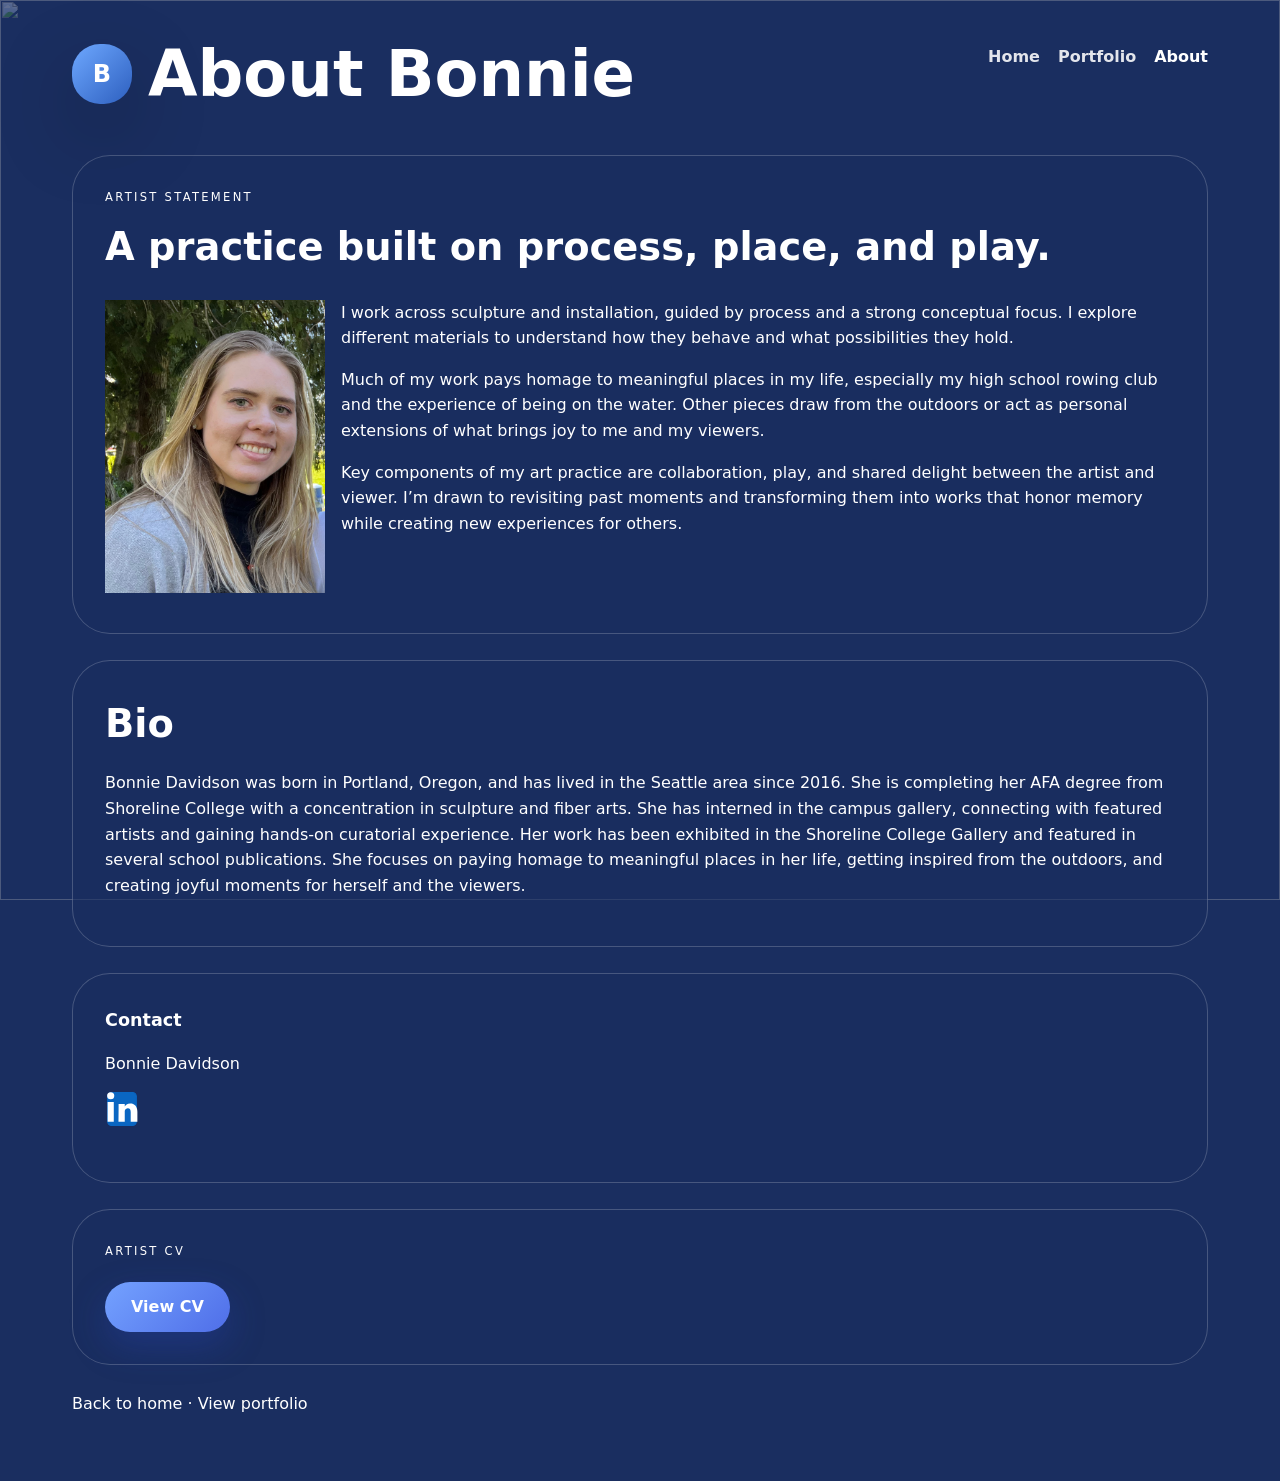
==== commit 5d9dff0f: "new photo of me" ====
--- a/about.html
+++ b/about.html
@@ -34,7 +34,7 @@
           <h2>A practice built on process, place, and play.</h2>
         </div>
         <div class="text-block">
-          <img src="Davidson,Bonnie.jpg" alt="Bonnie Davidson" width="220" />
+          <img src="IMG_0434.jpeg" alt="Bonnie Davidson" width="220" />
           <p>I work across sculpture and installation, guided by process and a strong conceptual focus. I explore
             different materials to understand how they behave and what possibilities they hold.</p>
           <p>Much of my work pays homage to meaningful places in my life, especially my high school rowing club and the
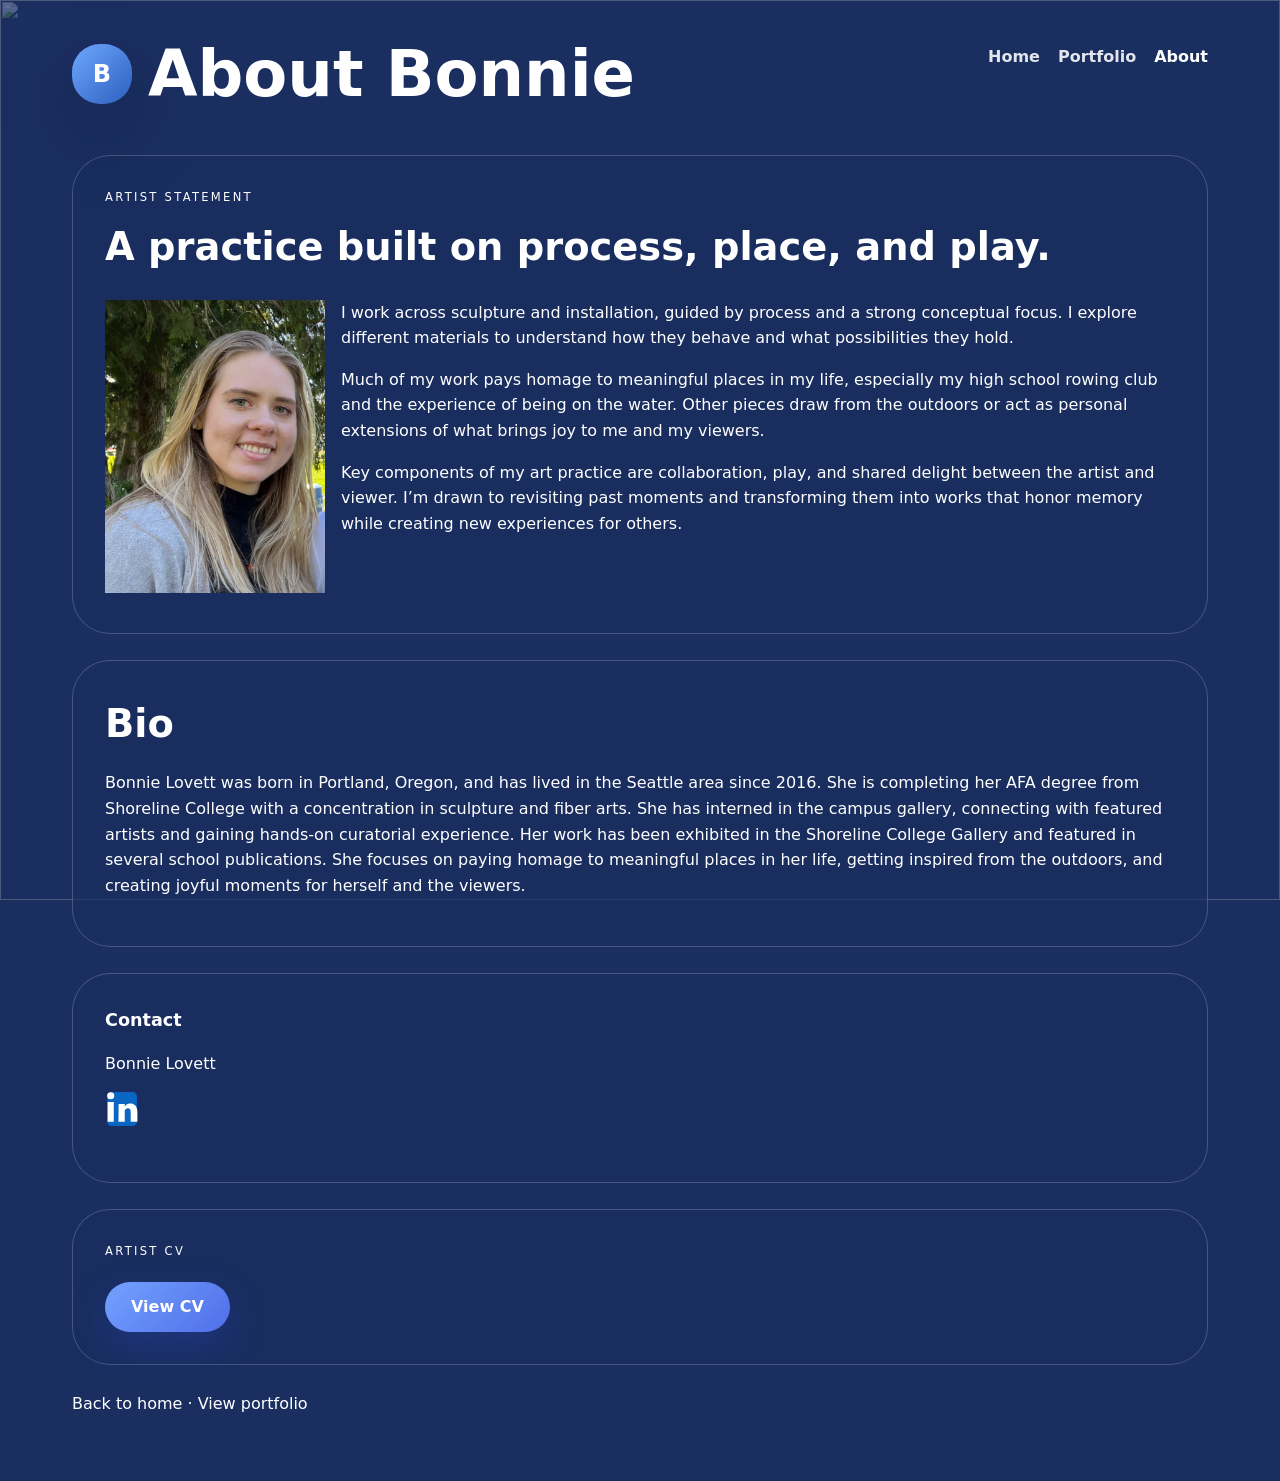
==== commit 487ed5e1: "more new images for lovely" ====
--- a/about.html
+++ b/about.html
@@ -4,7 +4,7 @@
 <head>
   <meta charset="UTF-8" />
   <meta name="viewport" content="width=device-width, initial-scale=1.0" />
-  <title>About | Bonnie Davidson</title>
+  <title>About | Bonnie Lovett</title>
   <link rel="stylesheet" href="styles.css" />
 </head>
 
@@ -49,12 +49,11 @@
       <section class="section-light">
         <div>
           <h2>Bio</h2>
-          <p>Bonnie Davidson was born in Portland, Oregon, and has lived in the Seattle area since 2016. She is
+          <p>Bonnie Lovett was born in Portland, Oregon, and has lived in the Seattle area since 2016. She is
             completing her AFA degree from Shoreline College with a concentration in sculpture and fiber arts. She has
             interned in the campus gallery, connecting with featured artists and gaining hands‑on curatorial experience.
             Her work has been exhibited in the Shoreline College Gallery and featured in several school publications.
-            She
-            focuses on paying homage to meaningful places in her life, getting inspired from the outdoors, and creating
+            She focuses on paying homage to meaningful places in her life, getting inspired from the outdoors, and creating
             joyful moments for herself and the viewers. </p>
 
         </div>
@@ -62,10 +61,10 @@
       <section class="section-light">
         <div>
           <h3>Contact</h3>
-          <p>Bonnie Davidson</p>
+          <p>Bonnie Lovett</p>
           <p>
             <a href="https://www.linkedin.com/in/bonnie-davidson-b606b3222/" target="_blank" rel="noopener noreferrer"
-              aria-label="Visit Bonnie Davidson on LinkedIn">
+              aria-label="Visit Bonnie Lovett on LinkedIn">
               <svg xmlns="http://www.w3.org/2000/svg" width="34" height="34" viewBox="0 0 448 512" role="img"
                 aria-label="LinkedIn" style="width: 34px; min-width: 34px; height: 34px; min-height: 34px;">
                 <rect x="8" y="8" width="432" height="496" rx="60" fill="#0A66C2" stroke="#0A66C2" stroke-width="16" />
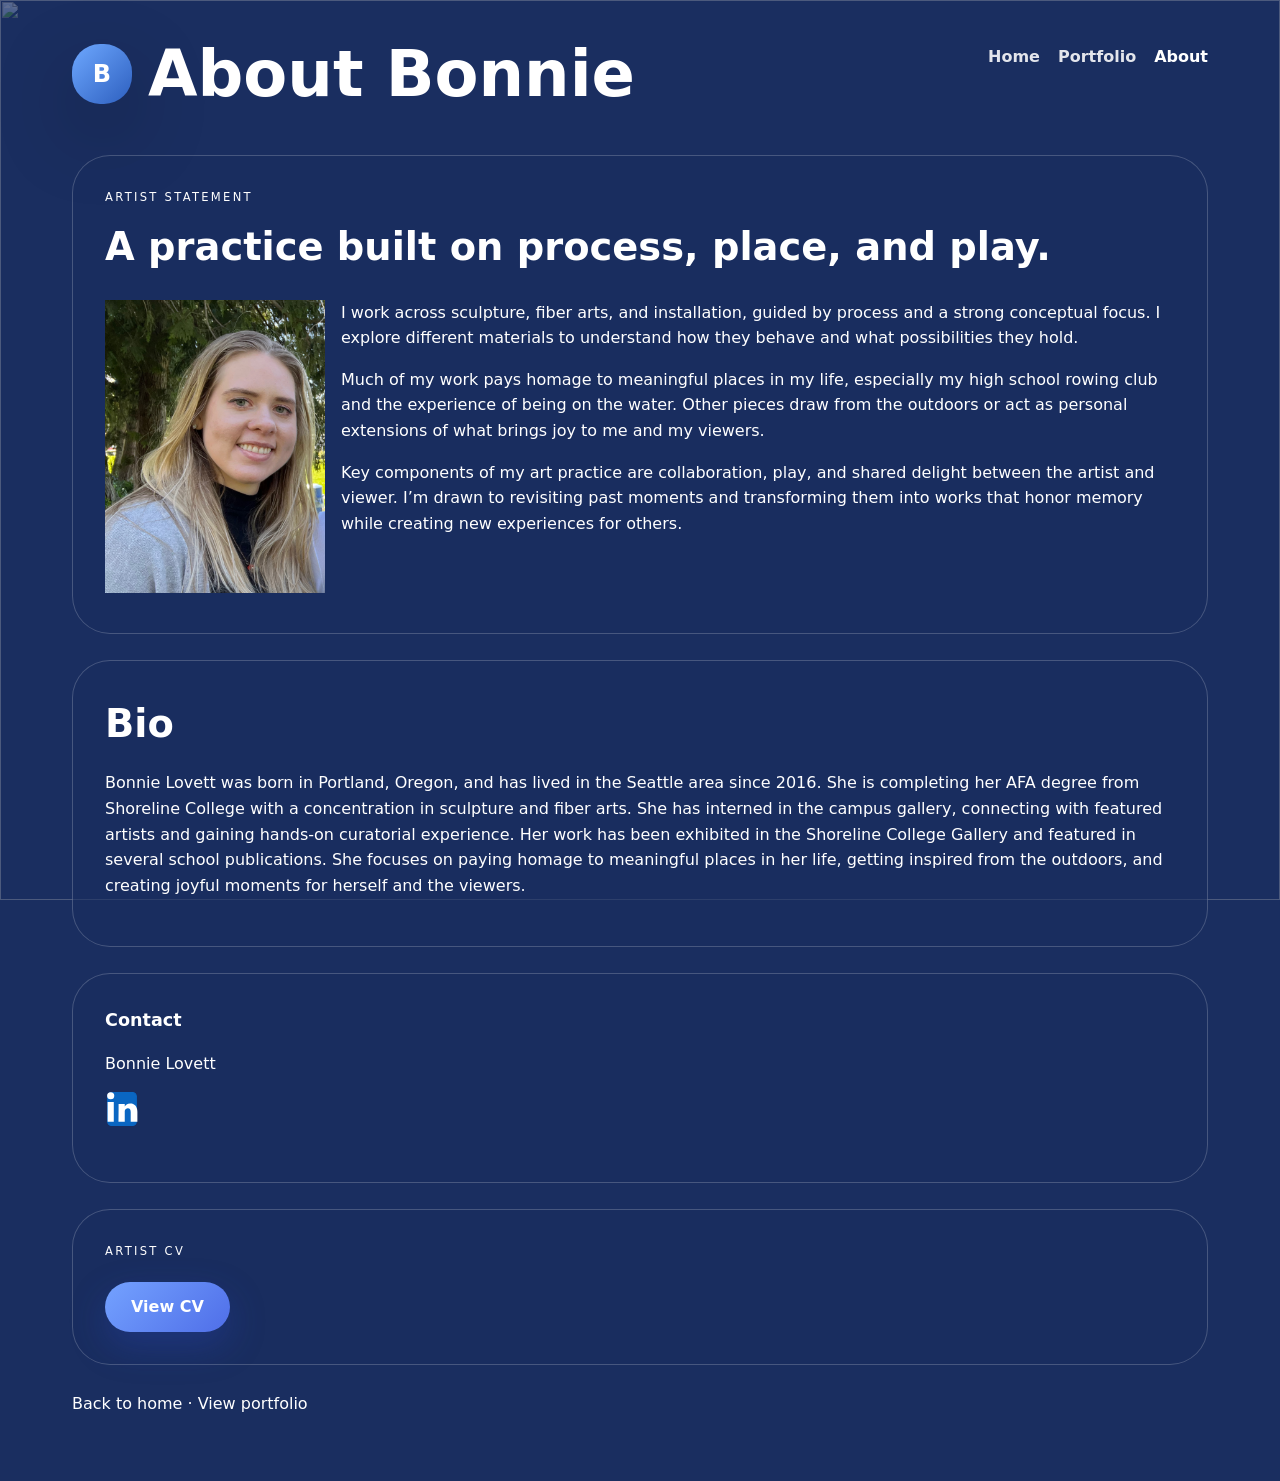
==== commit 634fdff8: "new CV" ====
--- a/about.html
+++ b/about.html
@@ -35,7 +35,7 @@
         </div>
         <div class="text-block">
           <img src="IMG_0434.jpeg" alt="Bonnie Davidson" width="220" />
-          <p>I work across sculpture and installation, guided by process and a strong conceptual focus. I explore
+          <p>I work across sculpture, fiber arts, and installation, guided by process and a strong conceptual focus. I explore
             different materials to understand how they behave and what possibilities they hold.</p>
           <p>Much of my work pays homage to meaningful places in my life, especially my high school rowing club and the
             experience of being on the water. Other pieces draw from the outdoors or act as personal extensions of what
@@ -81,7 +81,7 @@
           <p class="eyebrow">Artist CV</p>
         </div>
         <div class="detail-block">
-          <a class="button button-primary" href="Artist CV-bonnie.pdf">View CV</a>
+          <a class="button button-primary" href="Artist CV-2.pdf">View CV</a>
         </div>
       </section>
     </main>
